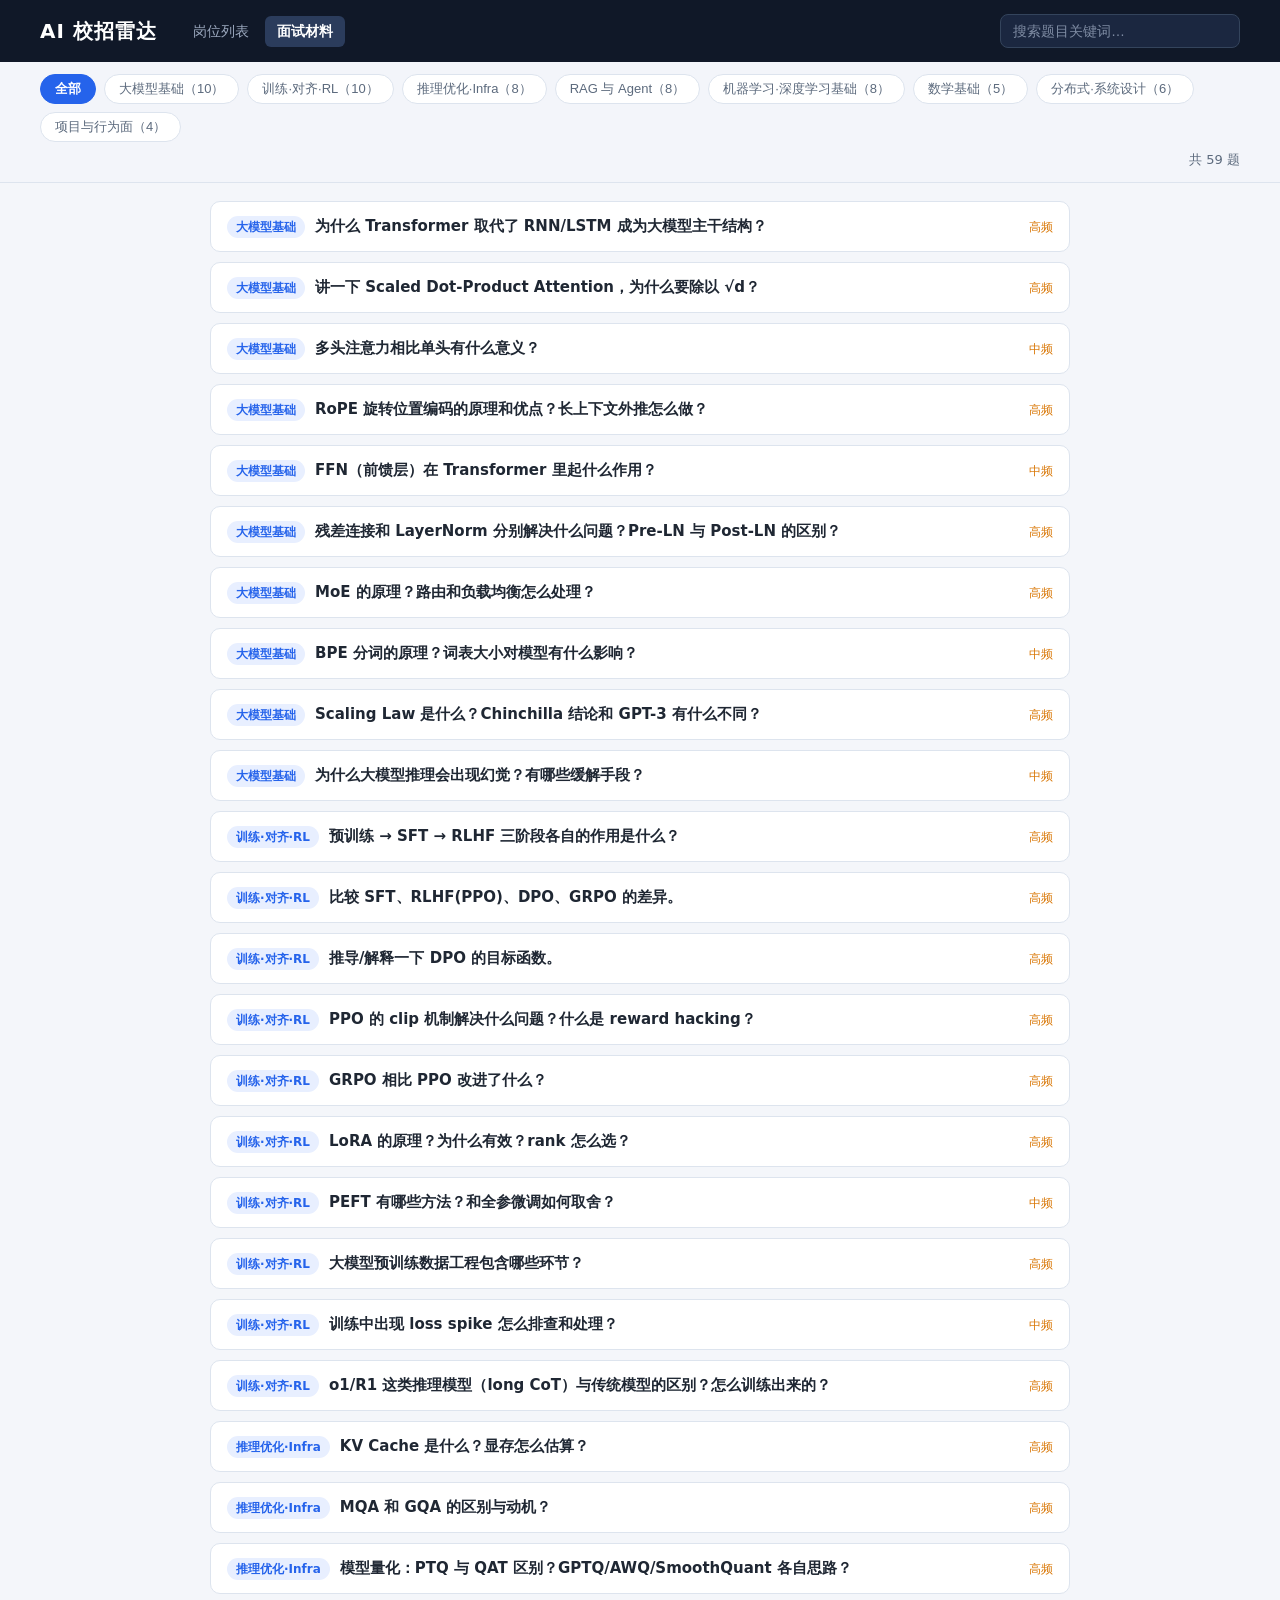
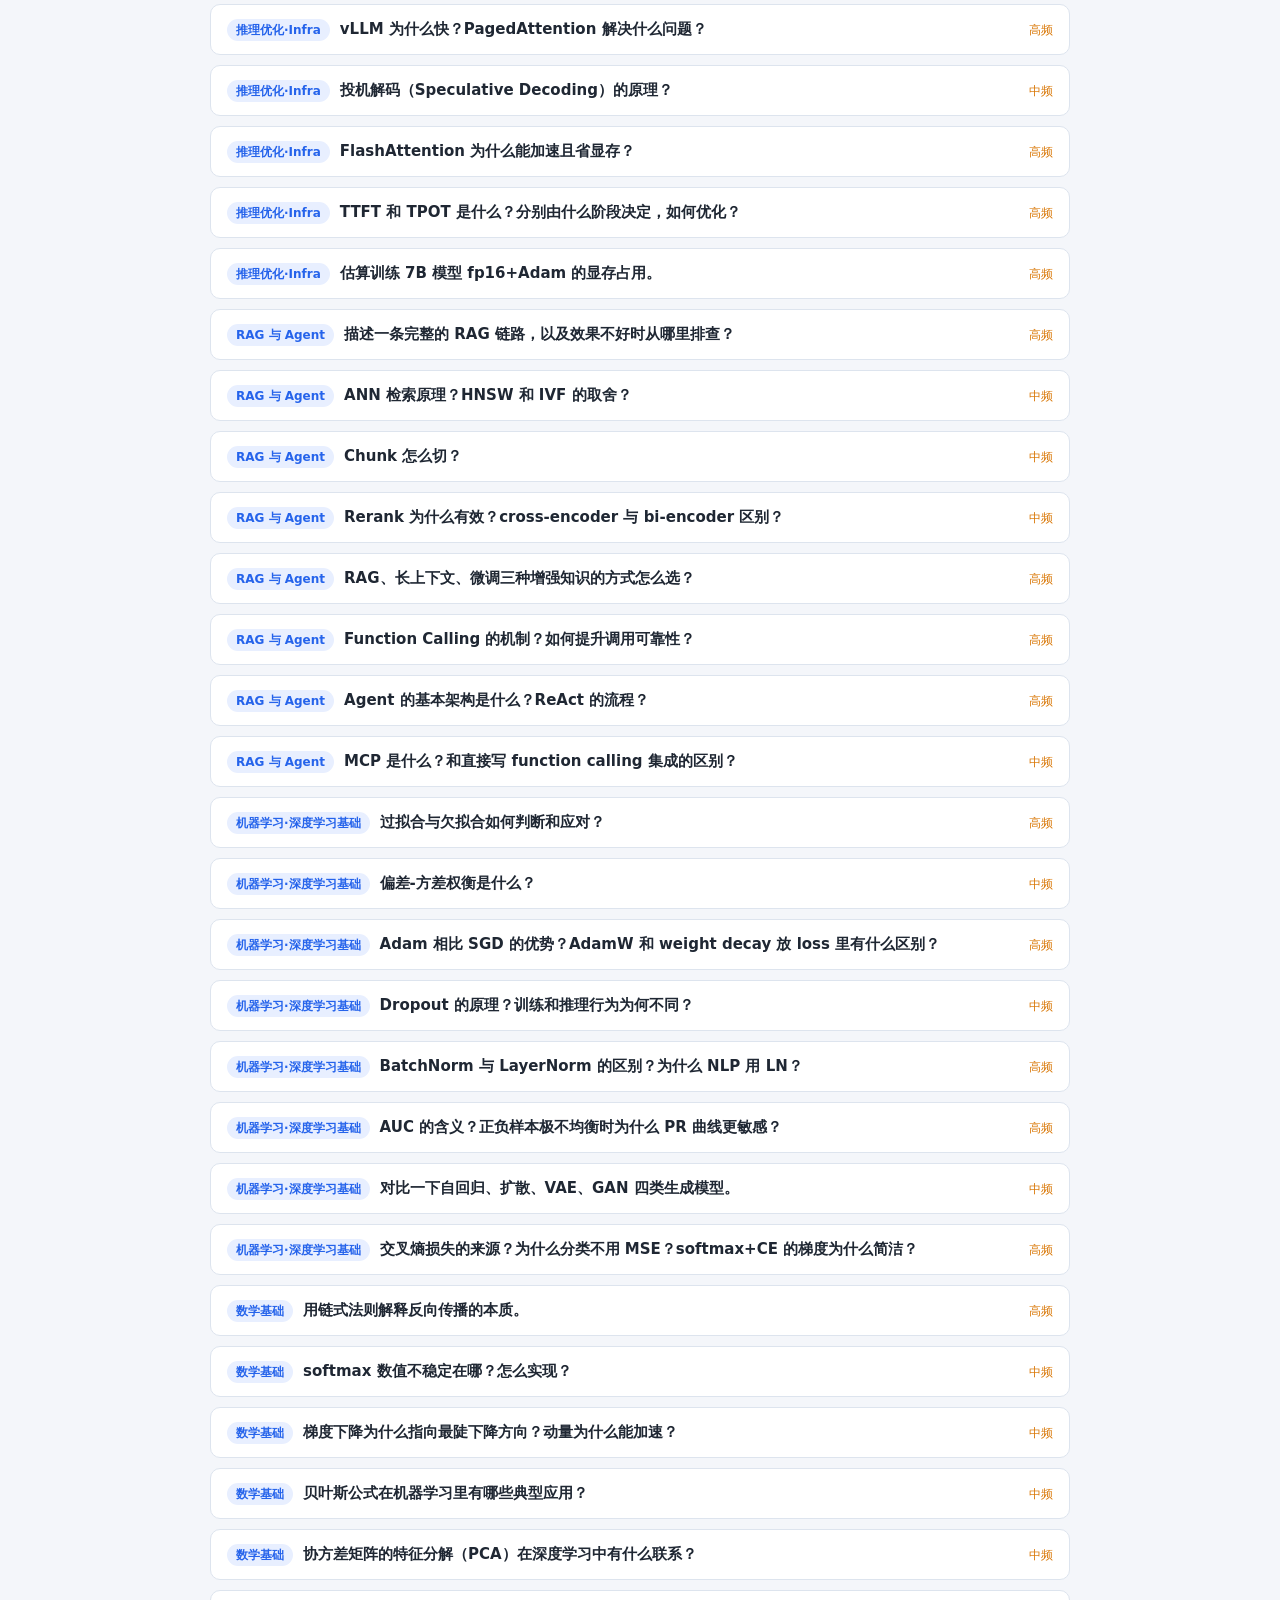
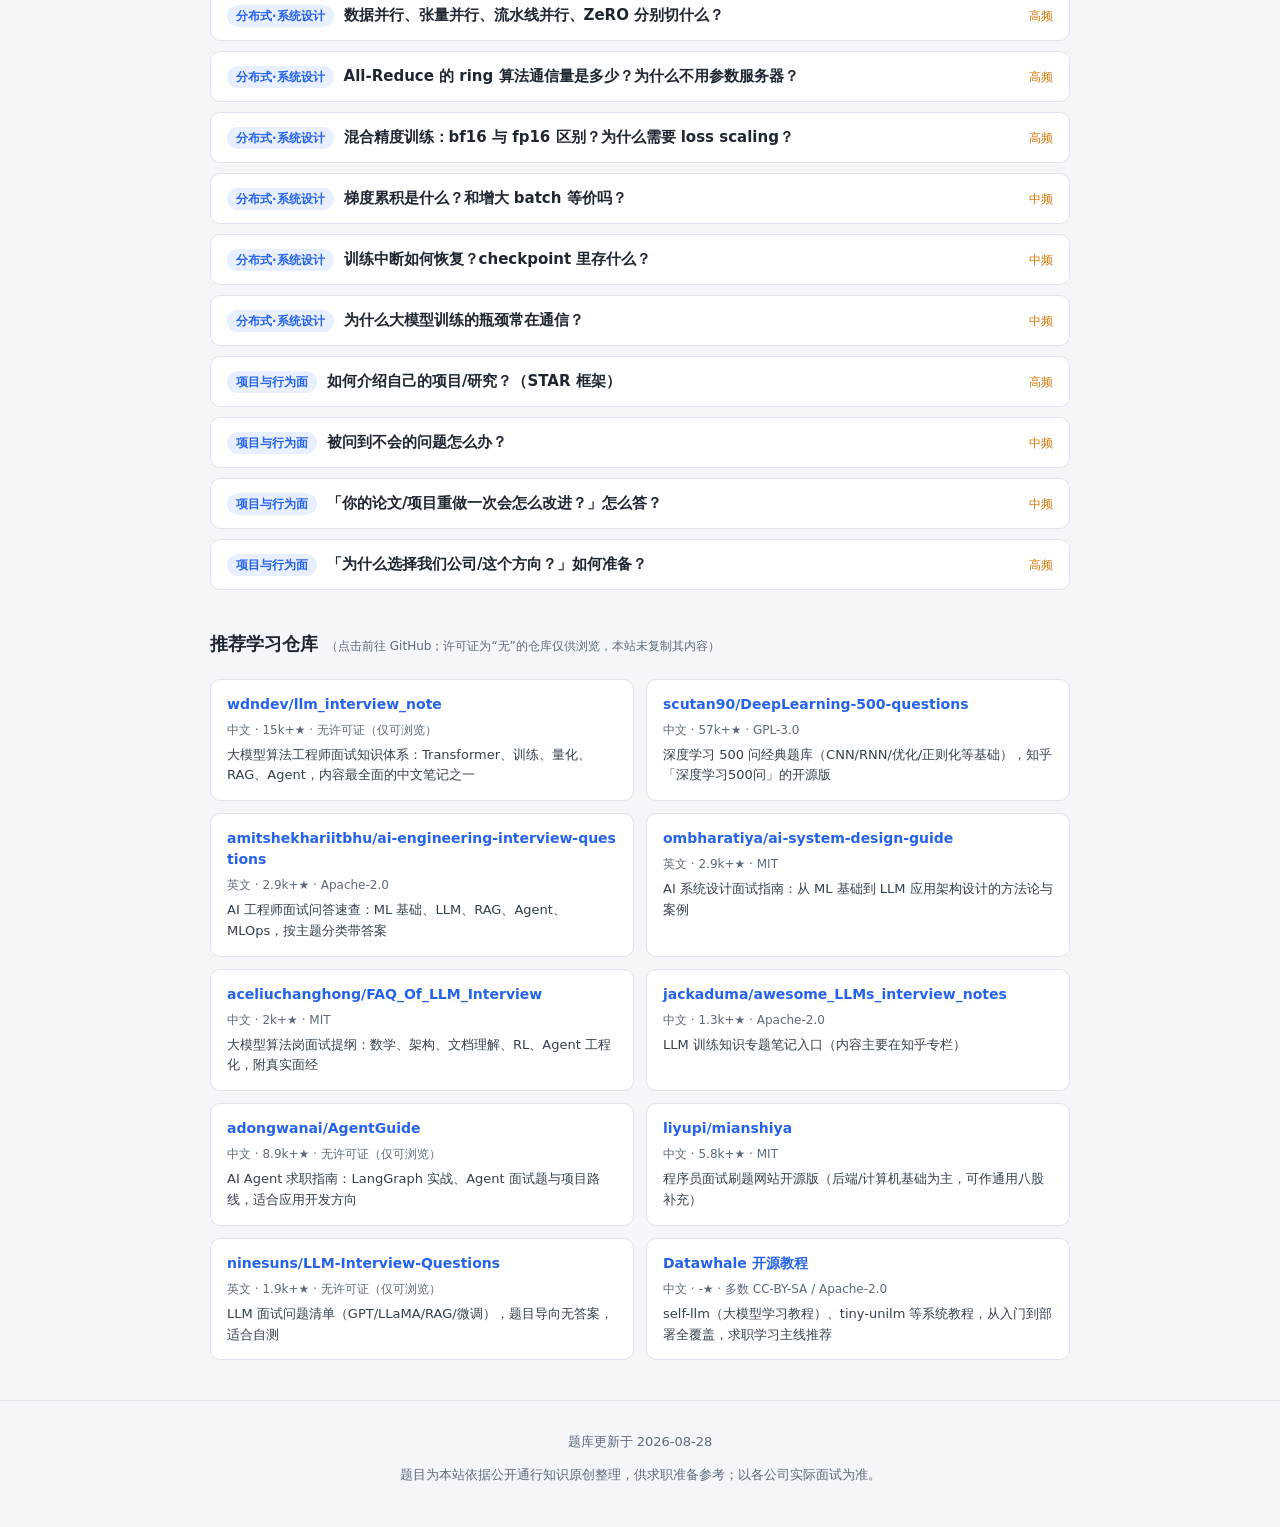
==== interview.html @ 688d67cc "新增面试八股模块：interview.html + 59题原创题库 + 10个开源仓库导航（含许可证核查结论）" ====
<!DOCTYPE html>
<html lang="zh-CN">
<head>
<meta charset="UTF-8">
<meta name="viewport" content="width=device-width, initial-scale=1.0">
<title>面试八股 - AI 校招雷达</title>
<link rel="stylesheet" href="./css/style.css">
</head>
<body>

<header class="topbar">
  <div class="topbar-inner">
    <h1 class="site-name">AI 校招雷达</h1>
    <nav class="nav-links">
      <a href="./index.html">岗位列表</a>
      <a href="./interview.html" class="active">面试材料</a>
    </nav>
    <input type="search" id="qaKeywordInput" class="keyword-input"
           placeholder="搜索题目关键词…" autocomplete="off">
  </div>
</header>

<section class="qa-toolbar">
  <div class="toolbar-inner">
    <div class="cat-chips" id="catChips"></div>
    <span class="result-count" id="qaCount"></span>
  </div>
</section>

<main id="qaList" class="qa-list"></main>

<div id="qaEmpty" class="empty-state hidden">
  <p>没有匹配的题目</p>
</div>

<section class="resources">
  <div class="toolbar-inner">
    <h2>推荐学习仓库<span class="res-hint">（点击前往 GitHub；许可证为“无”的仓库仅供浏览，本站未复制其内容）</span></h2>
    <div class="res-grid" id="resGrid"></div>
  </div>
</section>

<footer class="footer">
  <p id="resUpdatedAt"></p>
  <p>题目为本站依据公开通行知识原创整理，供求职准备参考；以各公司实际面试为准。</p>
</footer>

<script src="./js/interview.js"></script>
</body>
</html>
---- css/style.css ----
:root {
  --bg: #f4f6fa;
  --card-bg: #ffffff;
  --text: #1f2733;
  --text-dim: #5c6a7d;
  --border: #dde4ee;
  --accent: #2563eb;
  --urgent: #dc2626;
  --warn-bg: #fff3cd;
  --warn-text: #7a5b00;
  --radius: 10px;
}

* { box-sizing: border-box; }

body {
  margin: 0;
  background: var(--bg);
  color: var(--text);
  font-family: "PingFang SC", "Microsoft YaHei", "Segoe UI", system-ui, sans-serif;
  font-size: 15px;
  line-height: 1.5;
}

.hidden { display: none !important; }

/* ---------- 顶栏 ---------- */
.topbar {
  background: #101828;
  color: #fff;
  padding: 14px 20px;
}
.topbar-inner {
  max-width: 1200px;
  margin: 0 auto;
  display: flex;
  align-items: center;
  gap: 16px;
  flex-wrap: wrap;
}
.site-name {
  margin: 0;
  font-size: 20px;
  letter-spacing: 1px;
}
.updated-at {
  color: #9aa7bd;
  font-size: 13px;
}
.keyword-input {
  margin-left: auto;
  min-width: 240px;
  padding: 8px 12px;
  border: 1px solid #34445c;
  border-radius: 8px;
  background: #1b2740;
  color: #fff;
  font-size: 14px;
}
.keyword-input::placeholder { color: #7f8ca3; }
.keyword-input:focus {
  outline: 2px solid var(--accent);
  outline-offset: 0;
}

/* ---------- 告警横幅 ---------- */
.warn-banner {
  max-width: 1200px;
  margin: 12px auto 0;
  padding: 10px 16px;
  background: var(--warn-bg);
  color: var(--warn-text);
  border: 1px solid #ecd68a;
  border-radius: var(--radius);
  font-size: 14px;
}

/* ---------- 筛选工具条 ---------- */
.toolbar {
  position: sticky;
  top: 0;
  z-index: 10;
  background: rgba(244, 246, 250, 0.95);
  backdrop-filter: blur(6px);
  border-bottom: 1px solid var(--border);
  padding: 12px 20px;
}
.toolbar-inner {
  max-width: 1200px;
  margin: 0 auto;
  display: flex;
  flex-direction: column;
  gap: 8px;
}
.filter-row {
  display: flex;
  align-items: center;
  gap: 14px;
  flex-wrap: wrap;
  font-size: 14px;
  color: var(--text-dim);
}
.filter-row label {
  display: flex;
  align-items: center;
  gap: 6px;
  white-space: nowrap;
}
.filter-row select {
  padding: 6px 8px;
  border: 1px solid var(--border);
  border-radius: 6px;
  background: #fff;
  font-size: 14px;
  color: var(--text);
  max-width: 220px;
}
.filter-row.checks { font-size: 14px; }
.result-count {
  margin-left: auto;
  color: var(--text-dim);
  font-size: 13px;
}
.reset-btn {
  padding: 6px 14px;
  border: 1px solid var(--border);
  border-radius: 6px;
  background: #fff;
  cursor: pointer;
  font-size: 14px;
}
.reset-btn:hover { border-color: var(--accent); color: var(--accent); }

/* ---------- 岗位列表 ---------- */
.job-list {
  max-width: 1200px;
  margin: 18px auto 40px;
  padding: 0 20px;
  display: grid;
  grid-template-columns: repeat(auto-fill, minmax(340px, 1fr));
  gap: 16px;
}

.job-card {
  background: var(--card-bg);
  border: 1px solid var(--border);
  border-radius: var(--radius);
  padding: 16px;
  display: flex;
  flex-direction: column;
  gap: 10px;
  transition: box-shadow 0.15s ease;
}
.job-card:hover { box-shadow: 0 4px 16px rgba(16, 24, 40, 0.08); }
.job-card.urgent { border-left: 4px solid var(--urgent); }
.job-card.closed { opacity: 0.55; filter: grayscale(0.4); }

.job-head {
  display: flex;
  align-items: flex-start;
  gap: 10px;
}
.company-badge {
  flex: none;
  width: 38px;
  height: 38px;
  border-radius: 8px;
  background: #e8efff;
  color: var(--accent);
  font-weight: 700;
  display: flex;
  align-items: center;
  justify-content: center;
}
.job-title-line { min-width: 0; flex: 1; }
.job-title-line h3 {
  margin: 0;
  font-size: 16px;
  line-height: 1.35;
  overflow-wrap: break-word;
}
.job-company {
  color: var(--text-dim);
  font-size: 13px;
  margin-top: 2px;
}
.urgent-tag {
  flex: none;
  background: #fee2e2;
  color: var(--urgent);
  font-size: 12px;
  font-weight: 600;
  border-radius: 999px;
  padding: 2px 10px;
  align-self: center;
}
.fav-btn {
  flex: none;
  border: none;
  background: none;
  font-size: 20px;
  color: #c3cbd8;
  cursor: pointer;
  padding: 2px;
  line-height: 1;
}
.fav-btn.active { color: #f59e0b; }
.fav-btn:hover { color: #f59e0b; }

.job-tags { display: flex; flex-wrap: wrap; gap: 6px; }
.tag {
  font-size: 12px;
  padding: 2px 9px;
  border-radius: 999px;
  background: #eef2f8;
  color: var(--text-dim);
}
.tag.direction {
  background: #e8efff;
  color: var(--accent);
  font-weight: 600;
}

.job-meta {
  display: flex;
  flex-direction: column;
  gap: 4px;
  font-size: 13px;
  color: var(--text-dim);
}
.deadline-text { font-weight: 600; color: var(--text); }
.job-card.urgent .deadline-text { color: var(--urgent); }

.difficulty { font-weight: 600; }
.difficulty-high { color: var(--urgent); }
.difficulty-mid { color: #d97706; }
.difficulty-low { color: #16a34a; }

.job-actions {
  display: flex;
  align-items: center;
  gap: 12px;
  margin-top: auto;
  padding-top: 6px;
}
.apply-btn {
  display: inline-block;
  padding: 7px 18px;
  border-radius: 8px;
  background: var(--accent);
  color: #fff;
  text-decoration: none;
  font-size: 14px;
  font-weight: 600;
}
.apply-btn:hover { background: #1d4fd8; }
.job-card.closed .apply-btn { pointer-events: none; background: #9aa7bd; }
.status-label {
  margin-left: auto;
  font-size: 13px;
  color: var(--text-dim);
  display: flex;
  align-items: center;
  gap: 6px;
}
.status-select {
  padding: 5px 6px;
  border: 1px solid var(--border);
  border-radius: 6px;
  font-size: 13px;
  background: #fff;
}

/* ---------- 空态 / 引导 ---------- */
.empty-state {
  max-width: 1200px;
  margin: 60px auto;
  text-align: center;
  color: var(--text-dim);
}
.empty-state .reset-btn { margin-top: 10px; }

.guide-panel {
  max-width: 640px;
  margin: 60px auto;
  background: var(--card-bg);
  border: 1px solid var(--border);
  border-radius: var(--radius);
  padding: 28px 32px;
}
.guide-panel h2 { margin-top: 0; }
.guide-panel pre {
  background: #101828;
  color: #e6edf7;
  padding: 12px 16px;
  border-radius: 8px;
  overflow-x: auto;
}
.guide-panel code {
  background: #eef2f8;
  padding: 1px 6px;
  border-radius: 4px;
}

/* ---------- 页脚 ---------- */
.footer {
  border-top: 1px solid var(--border);
  padding: 18px 20px 30px;
  text-align: center;
  color: var(--text-dim);
  font-size: 13px;
}

@media (max-width: 640px) {
  .keyword-input { margin-left: 0; width: 100%; }
  .job-list { grid-template-columns: 1fr; padding: 0 12px; }
  .toolbar { padding: 10px 12px; }
}

/* ---------- 导航（面试页/主页共用） ---------- */
.nav-links {
  display: flex;
  gap: 4px;
  margin-left: 8px;
}
.nav-links a {
  color: #9aa7bd;
  text-decoration: none;
  font-size: 14px;
  padding: 5px 12px;
  border-radius: 6px;
}
.nav-links a:hover { color: #fff; }
.nav-links a.active {
  color: #fff;
  background: #2b3c5c;
  font-weight: 600;
}

/* ---------- 面试题库页 ---------- */
.qa-toolbar {
  background: rgba(244, 246, 250, 0.95);
  border-bottom: 1px solid var(--border);
  padding: 12px 20px;
}
.cat-chips { display: flex; flex-wrap: wrap; gap: 8px; flex: 1; }
.chip {
  border: 1px solid var(--border);
  background: #fff;
  color: var(--text-dim);
  border-radius: 999px;
  padding: 5px 14px;
  font-size: 13px;
  cursor: pointer;
}
.chip:hover { border-color: var(--accent); color: var(--accent); }
.chip.active {
  background: var(--accent);
  border-color: var(--accent);
  color: #fff;
  font-weight: 600;
}

.qa-list {
  max-width: 900px;
  margin: 18px auto 30px;
  padding: 0 20px;
  display: flex;
  flex-direction: column;
  gap: 10px;
}
.qa-item {
  background: var(--card-bg);
  border: 1px solid var(--border);
  border-radius: var(--radius);
  overflow: hidden;
}
.qa-q {
  display: flex;
  align-items: baseline;
  gap: 10px;
  padding: 13px 16px;
  cursor: pointer;
  list-style: none;
  font-weight: 600;
  line-height: 1.5;
}
.qa-q::-webkit-details-marker { display: none; }
.qa-q:hover { background: #f7f9fd; }
.cat-tag {
  flex: none;
  font-size: 12px;
  font-weight: 600;
  color: var(--accent);
  background: #e8efff;
  border-radius: 999px;
  padding: 2px 9px;
}
.freq-badge {
  flex: none;
  margin-left: auto;
  font-size: 12px;
  font-weight: 500;
  color: #d97706;
}
.qa-a {
  padding: 0 16px 14px 16px;
  color: #33404f;
  font-size: 14px;
  line-height: 1.75;
  border-top: 1px dashed var(--border);
  padding-top: 12px;
  margin: 0 16px 14px;
  padding-left: 0;
  padding-right: 0;
}
.load-error {
  background: var(--warn-bg);
  color: var(--warn-text);
  padding: 16px;
  border-radius: var(--radius);
}

/* ---------- 资源推荐 ---------- */
.resources {
  max-width: 900px;
  margin: 0 auto 40px;
  padding: 0 20px;
}
.resources h2 { font-size: 18px; margin: 10px 0 14px; }
.res-hint { font-size: 12px; font-weight: 400; color: var(--text-dim); margin-left: 8px; }
.res-grid {
  display: grid;
  grid-template-columns: repeat(auto-fill, minmax(280px, 1fr));
  gap: 12px;
}
.res-card {
  display: flex;
  flex-direction: column;
  gap: 6px;
  background: var(--card-bg);
  border: 1px solid var(--border);
  border-radius: var(--radius);
  padding: 14px 16px;
  text-decoration: none;
  color: var(--text);
  transition: box-shadow .15s ease;
}
.res-card:hover { box-shadow: 0 4px 16px rgba(16,24,40,.08); border-color: var(--accent); }
.res-name { font-weight: 700; font-size: 14px; color: var(--accent); word-break: break-all; }
.res-meta { font-size: 12px; color: var(--text-dim); }
.res-desc { font-size: 13px; color: #33404f; line-height: 1.6; }
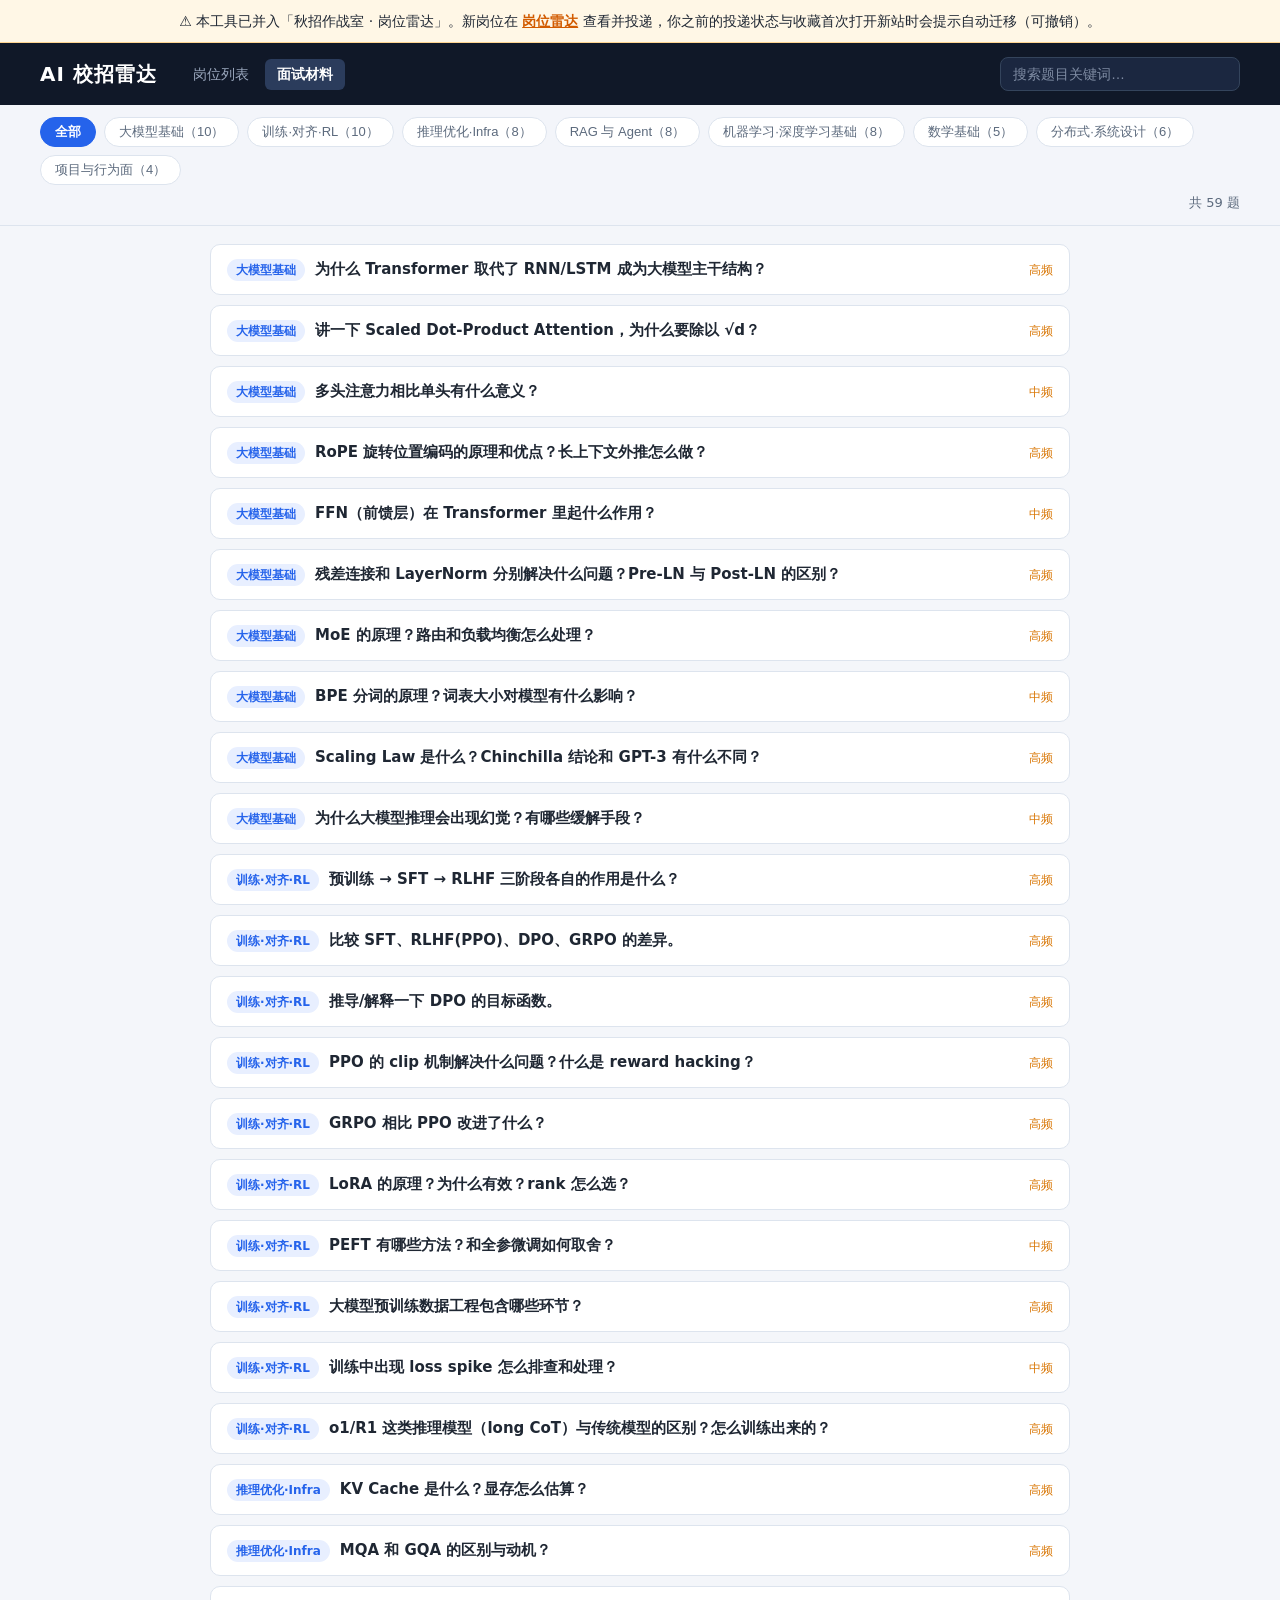
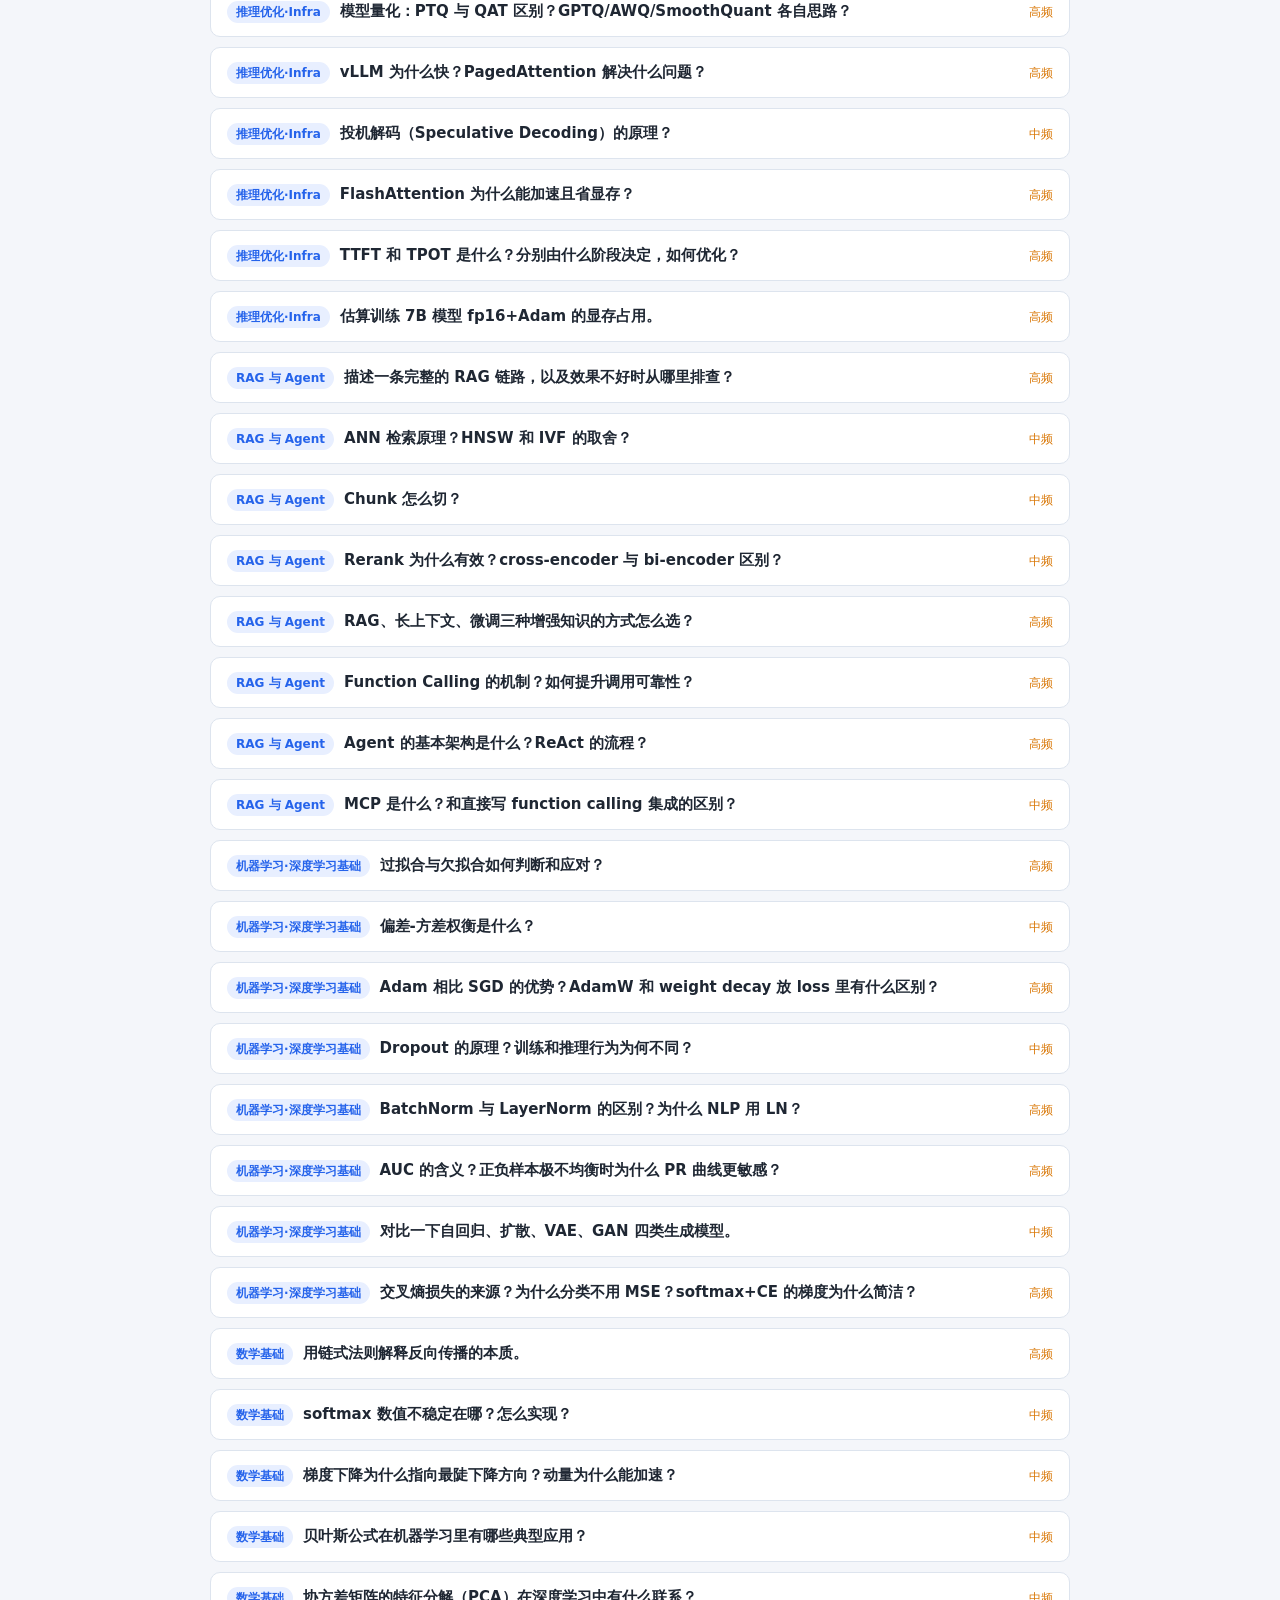
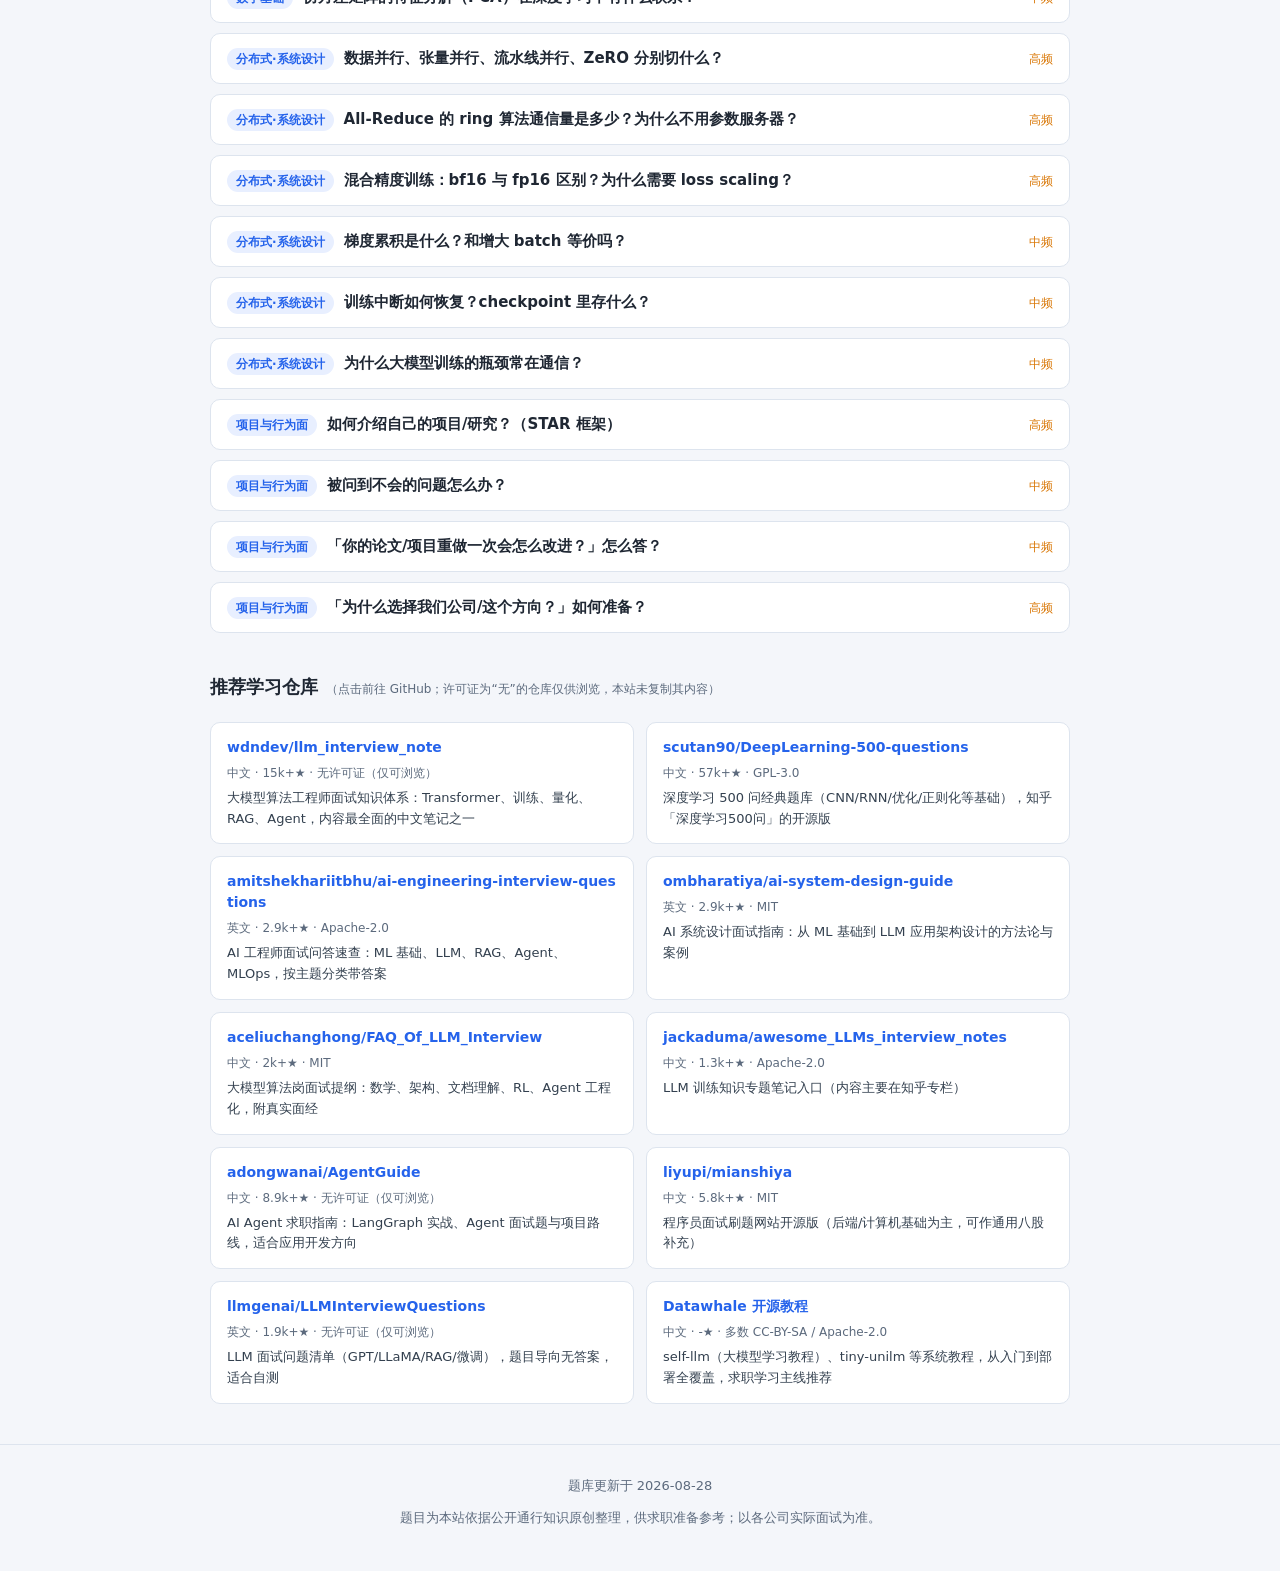
==== commit 0ecd0ee0: "chore: 顶部加迁移提示横幅——本工具已并入 JobSummary 岗位雷达（合并方案 P5-6，归档前最后提交）" ====
--- a/interview.html
+++ b/interview.html
@@ -7,6 +7,8 @@
 <link rel="stylesheet" href="./css/style.css">
 </head>
 <body>
+<div style="background:#fff7e6;border-bottom:1px solid #ffd591;padding:10px 16px;text-align:center;font-size:14px;line-height:1.6">⚠️ 本工具已并入「秋招作战室 · 岗位雷达」。新岗位在 <a href="https://tanvish-chen.github.io/JobSummary/#/jobs" style="color:#d25b00;font-weight:600">岗位雷达</a> 查看并投递，你之前的投递状态与收藏首次打开新站时会提示自动迁移（可撤销）。</div>
+
 
 <header class="topbar">
   <div class="topbar-inner">
